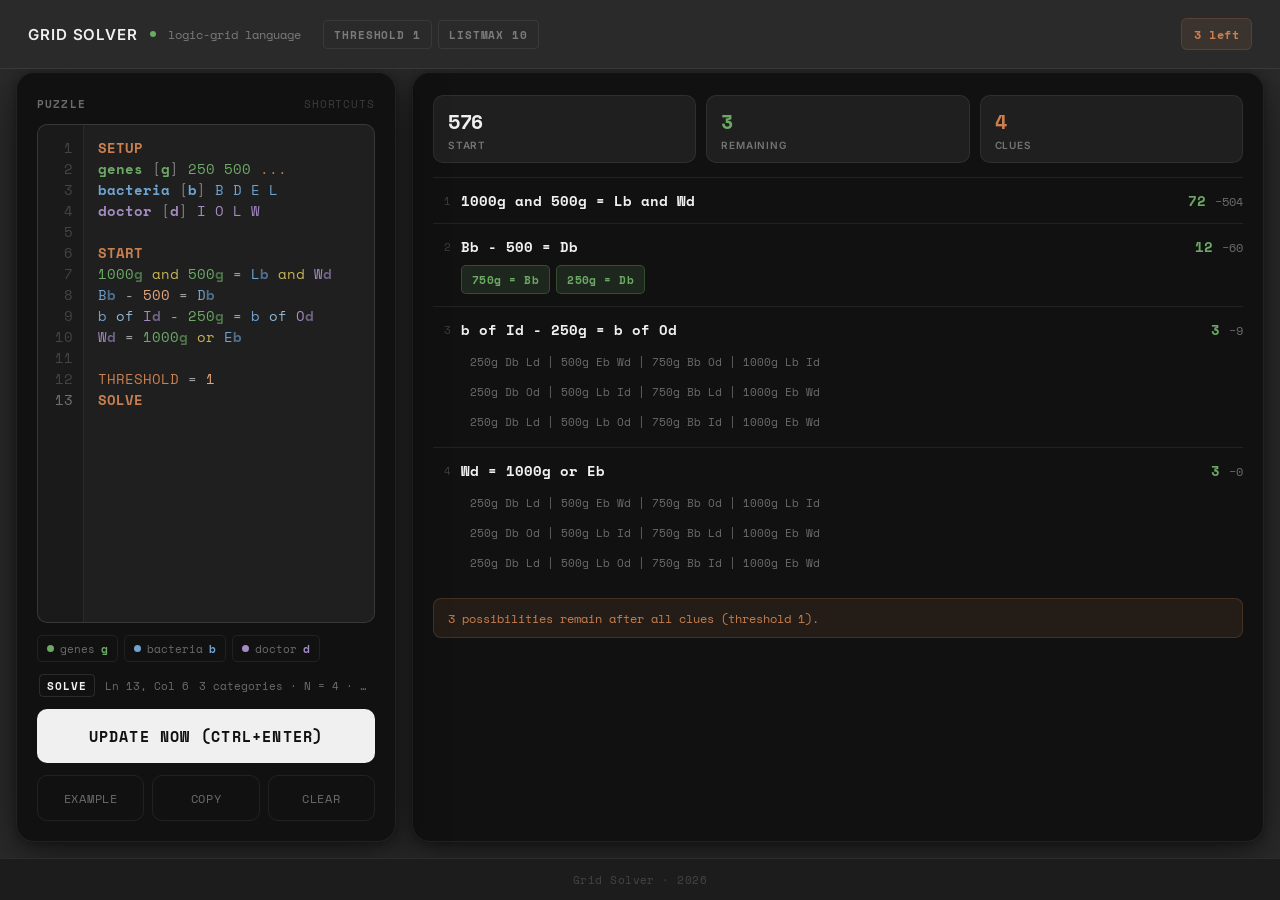
==== index.html @ 375ff5ee "Add favicon link to header for improved branding" ====
<!DOCTYPE html>
<html lang="en">
<head>
<meta charset="UTF-8" />
<meta name="viewport" content="width=device-width, initial-scale=1.0" />
<title>Grid Solver</title>
<link rel="preconnect" href="https://fonts.googleapis.com" />
<link href="https://fonts.googleapis.com/css2?family=Space+Mono:wght@400;700&family=Inter:wght@400;500;600&display=swap" rel="stylesheet" />
<link rel="stylesheet" href="styles.css" />
</head>
<body>
<header class="header">
  <span class="header-title">Grid Solver</span>
  <span class="header-dot"></span>
  <span class="header-sub">logic-grid language</span>
  <link rel="icon" href="data:image/svg+xml,%3Csvg xmlns='http://www.w3.org/2000/svg' viewBox='0 0 32 32'%3E%3Crect width='32' height='32' fill='%236fa3d0'/%3E%3C/svg%3E" />
  <div class="header-tags">
    <span class="setting-tag" id="tagThr">THRESHOLD 1</span>
    <span class="setting-tag" id="tagList">LISTMAX 50</span>
  </div>
  <span class="count-badge" id="badge">— left</span>
</header>

<main class="main">
  <div class="solver-layout">
    <section class="left-panel panel">
      <div class="panel-head">
        <div class="panel-title">Puzzle</div>
        <button class="title-link" id="kbBtn" type="button" aria-expanded="false" aria-controls="kbPop">Shortcuts</button>
      </div>
      <div class="kb-pop" id="kbPop" hidden>
        <div class="kb-row"><span>Solve now</span><kbd>Ctrl/⌘ Enter</kbd></div>
        <div class="kb-row"><span>Suggestions</span><kbd>Ctrl Space</kbd></div>
        <div class="kb-row"><span>Accept / close suggestion</span><kbd>Tab · Esc</kbd></div>
        <div class="kb-row"><span>Toggle comment</span><kbd>Ctrl/⌘ /</kbd></div>
        <div class="kb-row"><span>Move line</span><kbd>Alt ↑ ↓</kbd></div>
        <div class="kb-row"><span>Duplicate line</span><kbd>Shift Alt ↑ ↓</kbd></div>
        <div class="kb-row"><span>Select a line</span><kbd>click its number</kbd></div>
        <div class="kb-row"><span>Jump to a clue</span><kbd>click its step</kbd></div>
      </div>
      <div class="editor" id="editor">
        <div class="ed-gutter" aria-hidden="true"><div class="ed-gutter-in" id="edGut"></div></div>
        <div class="ed-body">
          <div class="ed-bars" id="edBars" aria-hidden="true"></div>
          <div class="ed-hl" aria-hidden="true"><div class="ed-hl-in" id="edHl"></div></div>
          <textarea id="src" spellcheck="false" autocomplete="off" autocapitalize="off" autocorrect="off" wrap="off" aria-label="Puzzle source"></textarea>
        </div>
      </div>
      <div class="legend" id="legend" hidden></div>
      <div class="ed-status">
        <span class="ed-mode" id="stMode">—</span>
        <span id="stPos">Ln 1, Col 1</span>
        <span class="ed-msg" id="stMsg"></span>
      </div>
      <button class="btn-primary" id="run">Update now (Ctrl+Enter)</button>
      <div class="btn-row">
        <button class="btn-ghost" id="ex">Example</button>
        <button class="btn-ghost" id="cp">Copy</button>
        <button class="btn-ghost" id="clr">Clear</button>
      </div>
    </section>

    <section class="right-panel panel" id="out">
      <div class="placeholder-state">
        <div class="placeholder-badge">SETUP → START → SOLVE</div>
        <div class="placeholder-section">
          <div class="placeholder-row"><kbd>name [t] …</kbd><span>Category with a one-letter lowercase tag. <code>250 500 ...</code> continues the step, <code>... 750 1000</code> backfills, <code>250 ... 1000</code> fills between.</span></div>
          <div class="placeholder-row"><kbd>Wd  1000g</kbd><span>Entity name + tag, or number + tag.</span></div>
          <div class="placeholder-row"><kbd>b of Id</kbd><span>The b-entity linked to Id. Arithmetic: <code>Bb - 500 = Db</code>.</span></div>
          <div class="placeholder-row"><kbd>= != &lt; &gt;</kbd><span><code>or xor and nand nor xnor</code> between values distribute: <code>Wd = 1000g or Eb</code>. Between statements, use parentheses; also <code>not</code>, <code>=&gt;</code>, <code>&lt;=&gt;</code>.</span></div>
          <div class="placeholder-row"><kbd>Id then ? then Od</kbd><span>Order by the numeric category: <code>then</code> = immediately after, <code>?</code> = one unknown slot, <code>3?</code> = three, <code>then+</code> = later with any gap. <code>Id Od then ?</code>: a loose group (any order, not necessarily adjacent), then the next slot.</span></div>
          <div class="placeholder-row"><kbd>THRESHOLD = n</kbd><span>Stop when ≤ n possibilities remain. <code>LISTMAX = n</code> lists them when ≤ n.</span></div>
        </div>
      </div>
    </section>
  </div>
</main>

<footer class="footer"><span class="footer-credit">Grid Solver · 2026</span></footer>
<div class="ac" id="ac" hidden role="listbox"></div>
<script src="editor.js"></script>
<script src="solver.js"></script>
</body>
</html>
---- styles.css ----
*,*::before,*::after{box-sizing:border-box;margin:0;padding:0}
:root{
  --bg:#2b2b2b;--card-dark:#111;--surface:#1f1f1f;--surface-2:#252525;
  --border:rgba(255,255,255,.07);--border-md:rgba(255,255,255,.11);
  --text-pri:#f0f0f0;--text-sec:rgba(255,255,255,.38);--text-dim:rgba(255,255,255,.18);
  --accent:#c97f50;--radius:18px;--radius-sm:10px;
  --font-ui:'Inter',system-ui,sans-serif;--font-mono:'Space Mono',monospace;
  --fs-2xs:clamp(10px,.18vw + 9px,12px);--fs-xs:clamp(11px,.24vw + 9px,13px);
  --fs-sm:clamp(12px,.3vw + 10px,14px);--fs-md:clamp(13px,.4vw + 10px,16px);--fs-lg:clamp(16px,.7vw + 11px,22px);
  --clr-green:#6ca965;--clr-yellow:#c8b653;--clr-gray:#787c7f;
}
html,body{-webkit-font-smoothing:antialiased;background:var(--bg);color:var(--text-pri);font-family:var(--font-ui);font-size:var(--fs-md)}
body{display:flex;flex-direction:column;height:100vh;overflow:hidden}

.header{position:fixed;top:0;left:0;right:0;padding:18px 28px;z-index:10;display:flex;align-items:center;gap:12px;
  border-bottom:1px solid var(--border);background:rgba(43,43,43,.92);backdrop-filter:blur(8px)}
.header-title{font-size:var(--fs-md);font-weight:600;letter-spacing:.06em;text-transform:uppercase}
.header-dot{width:6px;height:6px;border-radius:50%;background:var(--clr-green)}
.header-sub{font-family:var(--font-mono);font-size:var(--fs-xs);color:var(--text-sec)}
.header-tags{display:flex;gap:6px;margin-left:10px}
.setting-tag{font-family:var(--font-mono);font-size:var(--fs-2xs);font-weight:700;letter-spacing:.08em;padding:5px 10px;
  border-radius:4px;border:1px solid var(--border);color:var(--text-sec);cursor:default;user-select:none}
.count-badge{margin-left:auto;font-family:var(--font-mono);font-size:var(--fs-xs);font-weight:700;color:var(--accent);
  letter-spacing:.04em;background:rgba(201,127,80,.1);border:1px solid rgba(201,127,80,.2);border-radius:6px;padding:6px 12px}

.main{flex:1;display:flex;align-items:flex-start;justify-content:center;overflow:hidden;padding:72px 16px 16px}
.solver-layout{display:flex;gap:16px;width:100%;max-width:1280px;height:100%;align-items:stretch}
.left-panel{position:relative;flex:0 0 380px;min-width:180px;display:flex;flex-direction:column;gap:12px;overflow:hidden}
.right-panel{flex:1;min-width:0;overflow-y:auto;overflow-x:hidden;scrollbar-width:thin;scrollbar-color:rgba(255,255,255,.1) transparent}
.right-panel::-webkit-scrollbar{width:4px}.right-panel::-webkit-scrollbar-thumb{background:rgba(255,255,255,.1);border-radius:2px}
.footer{height:42px;border-top:1px solid var(--border);display:flex;align-items:center;justify-content:center;background:rgba(17,17,17,.55)}
.footer-credit{font-family:var(--font-mono);font-size:var(--fs-2xs);color:var(--text-dim);letter-spacing:.04em}

.panel{background:var(--card-dark);border-radius:var(--radius);border:1px solid var(--border);
  box-shadow:0 12px 48px rgba(0,0,0,.55),0 2px 8px rgba(0,0,0,.3);padding:22px 20px 20px}
.panel-title{font-family:var(--font-mono);font-size:var(--fs-2xs);font-weight:700;letter-spacing:.1em;text-transform:uppercase;color:var(--text-sec)}

.btn-primary{width:100%;padding:16px;border-radius:var(--radius-sm);background:var(--text-pri);color:#111;font-family:var(--font-mono);
  font-size:var(--fs-md);font-weight:700;letter-spacing:.08em;text-transform:uppercase;border:none;cursor:pointer;transition:opacity .12s,transform .08s}
.btn-primary:hover{opacity:.88;transform:translateY(-1px)}.btn-primary:active{opacity:.78;transform:translateY(0)}
.btn-row{display:flex;gap:8px}
.btn-ghost{flex:1;padding:13px;border-radius:var(--radius-sm);background:transparent;color:var(--text-sec);font-family:var(--font-mono);
  font-size:var(--fs-xs);letter-spacing:.06em;text-transform:uppercase;border:1px solid var(--border);cursor:pointer;
  transition:color .12s,border-color .12s,transform .08s}
.btn-ghost:hover{color:var(--text-pri);border-color:var(--border-md);transform:translateY(-1px)}

.placeholder-state{max-width:720px;margin:0 auto;padding:8px 2px 2px}
.placeholder-badge{width:fit-content;margin:0 auto 16px;padding:8px 14px;border:1px solid var(--border-md);border-radius:10px;
  font-family:var(--font-mono);font-size:var(--fs-xs);color:var(--text-sec)}
.placeholder-row{display:grid;grid-template-columns:150px 1fr;gap:12px;padding:8px 0;font-size:var(--fs-sm);color:var(--text-sec);line-height:1.5}
.placeholder-row+.placeholder-row{border-top:1px solid var(--border)}
kbd{align-self:start;min-height:26px;padding:4px 8px;border:1px solid var(--border-md);border-radius:6px;font-family:var(--font-mono);font-size:var(--fs-2xs);color:var(--text-pri)}
code{font-family:var(--font-mono);font-size:var(--fs-xs);color:var(--text-pri)}

.stats-bar{display:flex;gap:10px;margin-bottom:14px}
.stat-chip{flex:1;padding:11px 14px;border-radius:var(--radius-sm);background:var(--surface);border:1px solid var(--border);display:flex;flex-direction:column;gap:3px}
.stat-val{font-family:var(--font-mono);font-size:var(--fs-lg);font-weight:700;letter-spacing:-.02em}
.stat-lbl{font-size:10px;font-weight:600;letter-spacing:.08em;text-transform:uppercase;color:var(--text-sec)}
.stat-chip.green .stat-val{color:var(--clr-green)}.stat-chip.accent .stat-val{color:var(--accent)}

.step{padding:12px 0;border-top:1px solid var(--border)}
.step-head{display:flex;align-items:center;gap:10px}
.step-n{font-family:var(--font-mono);font-size:var(--fs-2xs);color:var(--text-dim);width:18px;text-align:right}
.step-clue{flex:1;font-size:var(--fs-sm);font-weight:700;overflow-wrap:anywhere}
.step-count{font-family:var(--font-mono);font-size:var(--fs-sm);font-weight:700;color:var(--clr-green)}
.step-count small{color:var(--text-sec);font-weight:400}
.chips{display:flex;flex-wrap:wrap;gap:6px;margin:8px 0 0 28px}
.chip{font-family:var(--font-mono);font-size:var(--fs-2xs);font-weight:700;padding:5px 10px;border-radius:5px;letter-spacing:.04em;
  background:rgba(108,169,101,.15);color:var(--clr-green);border:1px solid rgba(108,169,101,.3)}
.sols{margin:8px 0 0 28px;display:flex;flex-direction:column;gap:3px}
.sol{font-family:var(--font-mono);font-size:var(--fs-2xs);color:var(--text-sec);padding:4px 8px;border-radius:6px;border:1px solid transparent;overflow-wrap:anywhere}
.sol:hover{background:var(--surface);border-color:var(--border)}

.warn-banner,.solved-banner{padding:10px 14px;border-radius:8px;margin:10px 0;font-family:var(--font-mono);font-size:var(--fs-xs);line-height:1.5}
.warn-banner{background:rgba(201,127,80,.1);border:1px solid rgba(201,127,80,.22);color:var(--accent)}
.solved-banner{background:rgba(108,169,101,.12);border:1px solid rgba(108,169,101,.3);color:var(--clr-green)}

@keyframes fadeUp{from{opacity:0;transform:translateY(8px)}to{opacity:1;transform:translateY(0)}}
.animate-in{animation:fadeUp .22s ease-out both}

@media (max-width:720px){
  body{height:auto;overflow:auto}
  .main{overflow:visible;padding:60px 10px 16px}
  .solver-layout{flex-direction:column;height:auto}
  .left-panel{flex:none;width:100%;max-height:none}.editor{min-height:260px}
  .right-panel{overflow-y:visible}.placeholder-row{grid-template-columns:1fr}
}

/* ───────── code editor ───────── */
.panel-head{display:flex;align-items:center;justify-content:space-between}
.title-link{font-family:var(--font-mono);font-size:var(--fs-2xs);letter-spacing:.08em;text-transform:uppercase;color:var(--text-dim);
  background:none;border:none;cursor:pointer;transition:color .12s}
.title-link:hover,.title-link[aria-expanded="true"]{color:var(--accent)}
.kb-pop{position:absolute;z-index:30;top:54px;left:20px;right:20px;padding:6px 14px;background:var(--surface-2);border:1px solid var(--border-md);
  border-radius:var(--radius-sm);box-shadow:0 12px 32px rgba(0,0,0,.6)}
.kb-row{display:flex;align-items:center;justify-content:space-between;gap:12px;padding:7px 0;font-size:var(--fs-xs);color:var(--text-sec)}
.kb-row+.kb-row{border-top:1px solid var(--border)}
.kb-row kbd{min-height:0;padding:2px 7px;white-space:nowrap}
.kb-pop[hidden],.legend[hidden],.ac[hidden]{display:none}

.editor{--ed-lh:21px;--ed-pad-y:12px;--ed-pad-x:14px;flex:1;min-height:0;display:flex;overflow:hidden;border-radius:var(--radius-sm);
  background:var(--surface);border:1px solid var(--border-md);font-family:var(--font-mono);font-size:var(--fs-sm);line-height:var(--ed-lh);
  transition:border-color .15s,box-shadow .15s}
.editor:focus-within{border-color:rgba(255,255,255,.2);box-shadow:0 0 0 3px rgba(255,255,255,.04)}
.ed-gutter{flex:none;width:calc(var(--gd,2)*1ch + 28px);overflow:hidden;position:relative;background:rgba(0,0,0,.16);
  border-right:1px solid var(--border);user-select:none;cursor:pointer}
.ed-gutter-in{padding:var(--ed-pad-y) 0;will-change:transform}
.gn{height:var(--ed-lh);padding-right:10px;text-align:right;color:var(--text-dim);position:relative}
.gn.cur{color:var(--text-sec)}
.gn.warn::before,.gn.err::before{content:'';position:absolute;left:9px;top:50%;width:5px;height:5px;margin-top:-2.5px;border-radius:50%;background:var(--accent);opacity:.65}
.gn.err{color:var(--accent)}.gn.err::before{opacity:1}
.ed-body{position:relative;flex:1;min-width:0}
.ed-bars,.ed-hl{position:absolute;inset:0;overflow:hidden;pointer-events:none}
.bar{position:absolute;left:0;right:0;height:var(--ed-lh)}
.bar.cur{background:rgba(255,255,255,.035)}
.bar.err{background:rgba(201,127,80,.13);box-shadow:inset 2px 0 0 var(--accent)}
.bar.peek{background:rgba(108,169,101,.1);box-shadow:inset 2px 0 0 var(--clr-green)}
.ed-hl-in{padding:var(--ed-pad-y) var(--ed-pad-x);white-space:pre;will-change:transform;width:max-content;min-width:100%}
.ln{height:var(--ed-lh)}
#src{position:absolute;inset:0;width:100%;height:100%;padding:var(--ed-pad-y) var(--ed-pad-x);border:none;border-radius:0;background:transparent;
  color:transparent;-webkit-text-fill-color:transparent;caret-color:var(--text-pri);font:inherit;line-height:var(--ed-lh);white-space:pre;
  overflow:auto;tab-size:2;resize:none;outline:none;scrollbar-width:thin;scrollbar-color:rgba(255,255,255,.12) transparent}
#src::selection{background:rgba(201,127,80,.32);-webkit-text-fill-color:transparent}
#src::-webkit-scrollbar{width:6px;height:6px}
#src::-webkit-scrollbar-thumb{background:rgba(255,255,255,.12);border-radius:3px}
#src::-webkit-scrollbar-corner{background:transparent}

/* tokens */
.t-sec{color:var(--accent);font-weight:700}
.t-set{color:var(--accent)}
.t-gate{color:var(--clr-yellow)}
.t-kw{color:#8fb7d4}
.t-op{color:rgba(255,255,255,.62)}
.t-br{color:rgba(255,255,255,.45)}
.t-num{color:#e0a47a}
.t-ph,.t-dots{color:var(--accent)}
.t-cmt{color:rgba(255,255,255,.3)}
.t-dim{color:rgba(255,255,255,.2)}
.t-id{color:var(--text-pri)}
.t-cname,.t-tagdef{color:var(--c);font-weight:700}
.t-item,.t-ent,.t-tag{color:var(--c)}
.t-etag{opacity:.62;font-weight:700}
.t-bad{text-decoration:underline wavy var(--accent);text-decoration-thickness:1px;text-underline-offset:3px}
.bm{background:rgba(255,255,255,.14);border-radius:2px;box-shadow:0 0 0 1px rgba(255,255,255,.22)}
.bm-bad{background:rgba(201,127,80,.25);border-radius:2px;box-shadow:0 0 0 1px var(--accent)}

/* legend + status */
.legend{display:flex;flex-wrap:wrap;gap:6px;max-height:58px;overflow-y:auto;scrollbar-width:thin;scrollbar-color:rgba(255,255,255,.1) transparent}
.legend-chip{display:inline-flex;align-items:center;gap:6px;padding:4px 9px;border-radius:5px;border:1px solid var(--border);background:transparent;
  color:var(--text-sec);font-family:var(--font-mono);font-size:var(--fs-2xs);cursor:pointer;transition:color .12s,border-color .12s}
.legend-chip i{width:7px;height:7px;border-radius:50%;background:var(--c)}
.legend-chip b{color:var(--c)}
.legend-chip:hover{color:var(--text-pri);border-color:var(--border-md)}
.ed-status{display:flex;align-items:center;gap:10px;min-height:18px;padding:0 2px;font-family:var(--font-mono);font-size:var(--fs-2xs);color:var(--text-sec);white-space:nowrap}
.ed-mode{padding:2px 7px;border-radius:4px;border:1px solid var(--border-md);font-weight:700;letter-spacing:.08em;color:var(--text-pri)}
.ed-msg{margin-left:auto;min-width:0;overflow:hidden;text-overflow:ellipsis;text-align:right}
.ed-msg.warn{color:var(--accent)}

/* autocomplete popup */
.ac{position:fixed;z-index:50;min-width:210px;max-width:340px;overflow:hidden;background:var(--surface-2);border:1px solid var(--border-md);
  border-radius:var(--radius-sm);box-shadow:0 12px 40px rgba(0,0,0,.65),0 2px 8px rgba(0,0,0,.4);font-family:var(--font-mono);font-size:var(--fs-xs)}
.ac-list{max-height:216px;overflow-y:auto;padding:4px;scrollbar-width:thin;scrollbar-color:rgba(255,255,255,.12) transparent}
.ac-row{display:flex;align-items:center;gap:8px;padding:5px 8px;border-radius:6px;cursor:pointer;color:var(--text-pri)}
.ac-row.sel{background:rgba(255,255,255,.07);box-shadow:inset 2px 0 0 var(--accent)}
.ac-dot{flex:none;width:7px;height:7px;border-radius:50%;background:var(--c,var(--text-dim))}
.ac-label{flex:1;white-space:pre}
.ac-label b{color:var(--accent)}
.ac-tag{opacity:.55;font-weight:700}
.ac-detail{margin-left:12px;color:var(--text-sec);font-size:var(--fs-2xs);white-space:nowrap}
.ac-hint{padding:6px 12px;border-top:1px solid var(--border);color:var(--text-dim);font-size:var(--fs-2xs);letter-spacing:.03em}

/* clickable steps */
.step[data-line] .step-head{cursor:pointer}
.step[data-line]:hover .step-n{color:var(--accent)}
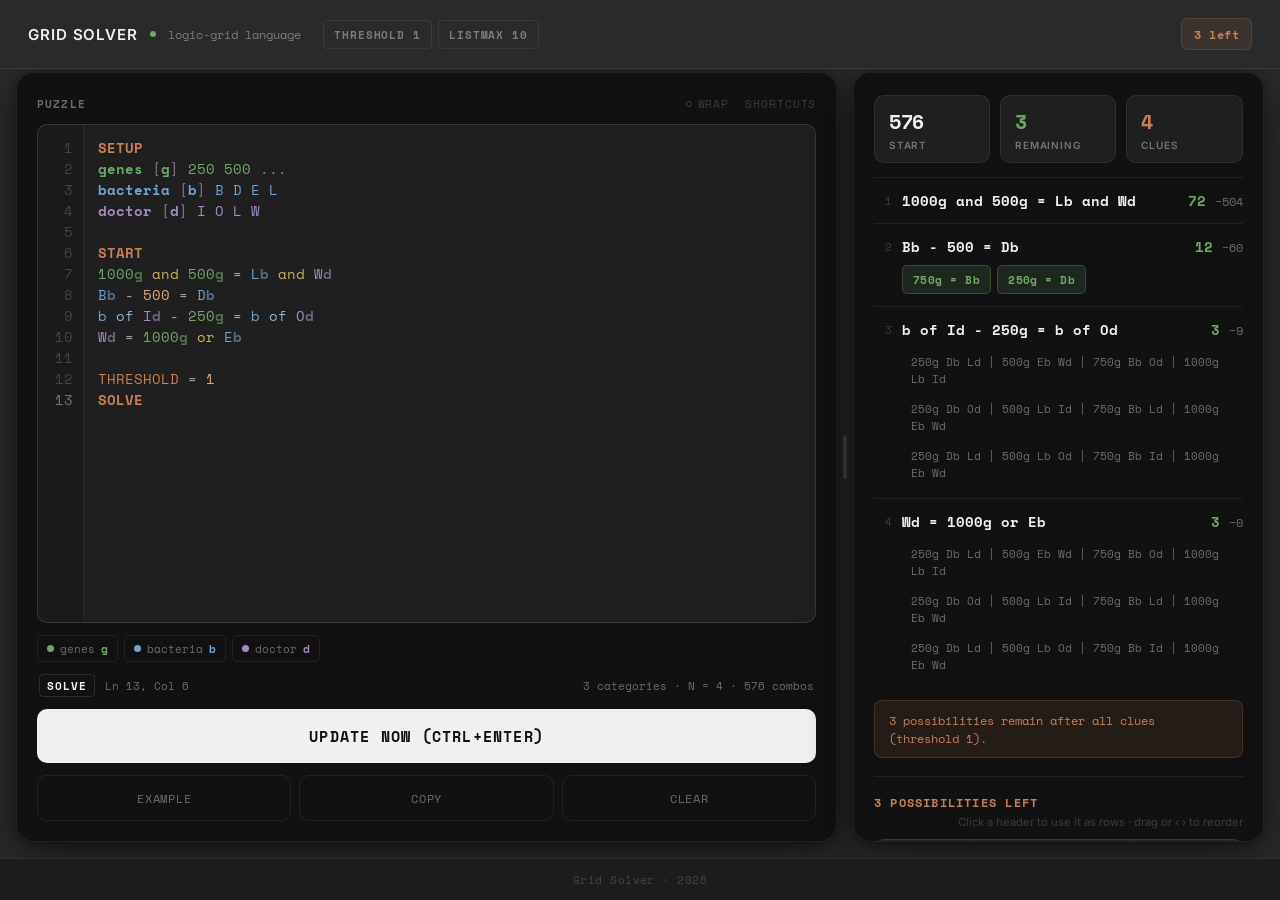
==== commit e12dc6e3: "feat: add word wrap functionality and resizable panels - Implemented word wrap feature in the editor" ====
--- a/index.html
+++ b/index.html
@@ -6,6 +6,7 @@
 <title>Grid Solver</title>
 <link rel="preconnect" href="https://fonts.googleapis.com" />
 <link href="https://fonts.googleapis.com/css2?family=Space+Mono:wght@400;700&family=Inter:wght@400;500;600&display=swap" rel="stylesheet" />
+<link rel="icon" href="data:image/svg+xml,%3Csvg xmlns='http://www.w3.org/2000/svg' viewBox='0 0 32 32'%3E%3Crect width='32' height='32' fill='%236fa3d0'/%3E%3C/svg%3E" />
 <link rel="stylesheet" href="styles.css" />
 </head>
 <body>
@@ -13,30 +14,34 @@
   <span class="header-title">Grid Solver</span>
   <span class="header-dot"></span>
   <span class="header-sub">logic-grid language</span>
-  <link rel="icon" href="data:image/svg+xml,%3Csvg xmlns='http://www.w3.org/2000/svg' viewBox='0 0 32 32'%3E%3Crect width='32' height='32' fill='%236fa3d0'/%3E%3C/svg%3E" />
   <div class="header-tags">
     <span class="setting-tag" id="tagThr">THRESHOLD 1</span>
-    <span class="setting-tag" id="tagList">LISTMAX 50</span>
+    <span class="setting-tag" id="tagList">LISTMAX 10</span>
   </div>
   <span class="count-badge" id="badge">— left</span>
 </header>
 
 <main class="main">
-  <div class="solver-layout">
+  <div class="solver-layout" id="layout">
     <section class="left-panel panel">
       <div class="panel-head">
         <div class="panel-title">Puzzle</div>
-        <button class="title-link" id="kbBtn" type="button" aria-expanded="false" aria-controls="kbPop">Shortcuts</button>
+        <div class="panel-tools">
+          <button class="title-link tog" id="wrapBtn" type="button" aria-pressed="false" title="Word wrap (Alt+Z)">Wrap</button>
+          <button class="title-link" id="kbBtn" type="button" aria-expanded="false" aria-controls="kbPop">Shortcuts</button>
+        </div>
       </div>
       <div class="kb-pop" id="kbPop" hidden>
         <div class="kb-row"><span>Solve now</span><kbd>Ctrl/⌘ Enter</kbd></div>
         <div class="kb-row"><span>Suggestions</span><kbd>Ctrl Space</kbd></div>
         <div class="kb-row"><span>Accept / close suggestion</span><kbd>Tab · Esc</kbd></div>
+        <div class="kb-row"><span>Toggle word wrap</span><kbd>Alt Z</kbd></div>
         <div class="kb-row"><span>Toggle comment</span><kbd>Ctrl/⌘ /</kbd></div>
         <div class="kb-row"><span>Move line</span><kbd>Alt ↑ ↓</kbd></div>
         <div class="kb-row"><span>Duplicate line</span><kbd>Shift Alt ↑ ↓</kbd></div>
         <div class="kb-row"><span>Select a line</span><kbd>click its number</kbd></div>
         <div class="kb-row"><span>Jump to a clue</span><kbd>click its step</kbd></div>
+        <div class="kb-row"><span>Resize panels</span><kbd>drag · ← → · dbl-click resets</kbd></div>
       </div>
       <div class="editor" id="editor">
         <div class="ed-gutter" aria-hidden="true"><div class="ed-gutter-in" id="edGut"></div></div>
@@ -60,6 +65,8 @@
       </div>
     </section>
 
+    <div class="splitter" id="split" role="separator" aria-orientation="vertical" aria-label="Resize panels" aria-valuemin="0" aria-valuemax="100" aria-valuenow="67" tabindex="0" title="Drag to resize · double-click to reset"><span class="splitter-grip"></span></div>
+
     <section class="right-panel panel" id="out">
       <div class="placeholder-state">
         <div class="placeholder-badge">SETUP → START → SOLVE</div>
@@ -69,7 +76,8 @@
           <div class="placeholder-row"><kbd>b of Id</kbd><span>The b-entity linked to Id. Arithmetic: <code>Bb - 500 = Db</code>.</span></div>
           <div class="placeholder-row"><kbd>= != &lt; &gt;</kbd><span><code>or xor and nand nor xnor</code> between values distribute: <code>Wd = 1000g or Eb</code>. Between statements, use parentheses; also <code>not</code>, <code>=&gt;</code>, <code>&lt;=&gt;</code>.</span></div>
           <div class="placeholder-row"><kbd>Id then ? then Od</kbd><span>Order by the numeric category: <code>then</code> = immediately after, <code>?</code> = one unknown slot, <code>3?</code> = three, <code>then+</code> = later with any gap. <code>Id Od then ?</code>: a loose group (any order, not necessarily adjacent), then the next slot.</span></div>
-          <div class="placeholder-row"><kbd>THRESHOLD = n</kbd><span>Stop when ≤ n possibilities remain. <code>LISTMAX = n</code> lists them when ≤ n.</span></div>
+          <div class="placeholder-row"><kbd>Answer table</kbd><span>When the clues give a result, the grid appears below the steps: first category as rows, the others as columns. Click a column header to make it the rows; drag headers (or use <code>‹ ›</code>) to reorder.</span></div>
+          <div class="placeholder-row"><kbd>THRESHOLD = n</kbd><span>Stop when ≤ n possibilities remain (default 1). <code>LISTMAX = n</code> lists them when ≤ n (default 10).</span></div>
         </div>
       </div>
     </section>
--- a/styles.css
+++ b/styles.css
@@ -24,9 +24,9 @@
   letter-spacing:.04em;background:rgba(201,127,80,.1);border:1px solid rgba(201,127,80,.2);border-radius:6px;padding:6px 12px}
 
 .main{flex:1;display:flex;align-items:flex-start;justify-content:center;overflow:hidden;padding:72px 16px 16px}
-.solver-layout{display:flex;gap:16px;width:100%;max-width:1280px;height:100%;align-items:stretch}
-.left-panel{position:relative;flex:0 0 380px;min-width:180px;display:flex;flex-direction:column;gap:12px;overflow:hidden}
-.right-panel{flex:1;min-width:0;overflow-y:auto;overflow-x:hidden;scrollbar-width:thin;scrollbar-color:rgba(255,255,255,.1) transparent}
+.solver-layout{--split:.6667;--split-w:16px;display:flex;gap:0;width:100%;max-width:1280px;height:100%;align-items:stretch}
+.left-panel{position:relative;flex:0 0 calc((100% - var(--split-w)) * var(--split));min-width:240px;display:flex;flex-direction:column;gap:12px;overflow:hidden}
+.right-panel{flex:1;min-width:240px;container-type:inline-size;overflow-y:auto;overflow-x:hidden;scrollbar-width:thin;scrollbar-color:rgba(255,255,255,.1) transparent}
 .right-panel::-webkit-scrollbar{width:4px}.right-panel::-webkit-scrollbar-thumb{background:rgba(255,255,255,.1);border-radius:2px}
 .footer{height:42px;border-top:1px solid var(--border);display:flex;align-items:center;justify-content:center;background:rgba(17,17,17,.55)}
 .footer-credit{font-family:var(--font-mono);font-size:var(--fs-2xs);color:var(--text-dim);letter-spacing:.04em}
@@ -82,12 +82,15 @@
   body{height:auto;overflow:auto}
   .main{overflow:visible;padding:60px 10px 16px}
   .solver-layout{flex-direction:column;height:auto}
-  .left-panel{flex:none;width:100%;max-height:none}.editor{min-height:260px}
-  .right-panel{overflow-y:visible}.placeholder-row{grid-template-columns:1fr}
+  .left-panel{flex:none;width:100%;min-width:0;max-height:none}.editor{min-height:260px}
+  .splitter{display:none}
+  .solver-layout{gap:16px}
+  .right-panel{overflow-y:visible;min-width:0}.placeholder-row{grid-template-columns:1fr}
 }
 
 /* ───────── code editor ───────── */
 .panel-head{display:flex;align-items:center;justify-content:space-between}
+.panel-tools{display:flex;align-items:center;gap:16px}
 .title-link{font-family:var(--font-mono);font-size:var(--fs-2xs);letter-spacing:.08em;text-transform:uppercase;color:var(--text-dim);
   background:none;border:none;cursor:pointer;transition:color .12s}
 .title-link:hover,.title-link[aria-expanded="true"]{color:var(--accent)}
@@ -96,6 +99,8 @@
 .kb-row{display:flex;align-items:center;justify-content:space-between;gap:12px;padding:7px 0;font-size:var(--fs-xs);color:var(--text-sec)}
 .kb-row+.kb-row{border-top:1px solid var(--border)}
 .kb-row kbd{min-height:0;padding:2px 7px;white-space:nowrap}
+.title-link.tog::before{content:'';display:inline-block;width:6px;height:6px;margin-right:6px;border-radius:50%;border:1px solid currentColor;vertical-align:1px}
+.title-link.tog[aria-pressed="true"]{color:var(--accent)}.title-link.tog[aria-pressed="true"]::before{background:currentColor}
 .kb-pop[hidden],.legend[hidden],.ac[hidden]{display:none}
 
 .editor{--ed-lh:21px;--ed-pad-y:12px;--ed-pad-x:14px;flex:1;min-height:0;display:flex;overflow:hidden;border-radius:var(--radius-sm);
@@ -115,7 +120,7 @@
 .bar.cur{background:rgba(255,255,255,.035)}
 .bar.err{background:rgba(201,127,80,.13);box-shadow:inset 2px 0 0 var(--accent)}
 .bar.peek{background:rgba(108,169,101,.1);box-shadow:inset 2px 0 0 var(--clr-green)}
-.ed-hl-in{padding:var(--ed-pad-y) var(--ed-pad-x);white-space:pre;will-change:transform;width:max-content;min-width:100%}
+.ed-hl-in{padding:var(--ed-pad-y) var(--ed-pad-x);white-space:pre;tab-size:2;will-change:transform;width:max-content;min-width:100%}
 .ln{height:var(--ed-lh)}
 #src{position:absolute;inset:0;width:100%;height:100%;padding:var(--ed-pad-y) var(--ed-pad-x);border:none;border-radius:0;background:transparent;
   color:transparent;-webkit-text-fill-color:transparent;caret-color:var(--text-pri);font:inherit;line-height:var(--ed-lh);white-space:pre;
@@ -124,6 +129,11 @@
 #src::-webkit-scrollbar{width:6px;height:6px}
 #src::-webkit-scrollbar-thumb{background:rgba(255,255,255,.12);border-radius:3px}
 #src::-webkit-scrollbar-corner{background:transparent}
+
+/* word wrap: textarea and highlight mirror wrap identically; solver/editor.js sizes the mirror to the textarea width */
+.editor.wrap #src{white-space:pre-wrap;overflow-wrap:break-word;overflow-x:hidden}
+.editor.wrap .ed-hl-in{white-space:pre-wrap;overflow-wrap:break-word;min-width:0}
+.editor.wrap .ln{height:auto;min-height:var(--ed-lh)}
 
 /* tokens */
 .t-sec{color:var(--accent);font-weight:700}
@@ -172,3 +182,51 @@
 /* clickable steps */
 .step[data-line] .step-head{cursor:pointer}
 .step[data-line]:hover .step-n{color:var(--accent)}
+
+/* ───────── resizable divider ───────── */
+.splitter{flex:0 0 var(--split-w);display:flex;align-items:center;justify-content:center;cursor:col-resize;touch-action:none;outline:none;user-select:none}
+.splitter-grip{width:4px;height:44px;border-radius:2px;background:rgba(255,255,255,.16);transition:background .12s,height .15s}
+.splitter:hover .splitter-grip,.splitter:focus-visible .splitter-grip,body.resizing .splitter-grip{background:var(--accent);height:72px}
+body.resizing,body.resizing *{cursor:col-resize!important;user-select:none!important}
+@container (max-width:460px){.placeholder-row{grid-template-columns:1fr;gap:4px}}
+
+/* ───────── answer table ───────── */
+.answer{margin-top:18px;padding-top:16px;border-top:1px solid var(--border)}
+.answer[hidden]{display:none}
+.answer-head{display:flex;align-items:baseline;flex-wrap:wrap;gap:4px 12px;margin-bottom:10px}
+.answer-title{font-family:var(--font-mono);font-size:var(--fs-xs);font-weight:700;letter-spacing:.1em;text-transform:uppercase;color:var(--clr-green)}
+.answer-title.part{color:var(--accent)}
+.answer-hint{margin-left:auto;font-size:var(--fs-2xs);color:var(--text-dim)}
+.answer-scroll{overflow-x:auto;border:1px solid var(--border-md);border-radius:var(--radius-sm);background:var(--surface);scrollbar-width:thin;scrollbar-color:rgba(255,255,255,.12) transparent}
+.grid{width:100%;border-collapse:separate;border-spacing:0;font-family:var(--font-mono);font-size:var(--fs-sm)}
+.grid th,.grid td{padding:9px 11px;text-align:left;white-space:nowrap;border-bottom:1px solid var(--border)}
+.grid th+th,.grid td,.grid tbody th+td{border-left:1px solid var(--border)}
+.grid tbody tr:last-child>*{border-bottom:none}
+.grid thead th{position:sticky;top:0;background:var(--surface-2);font-weight:400}
+.grid tbody th{position:sticky;left:0;z-index:1;background:var(--surface-2);font-weight:700;border-left:none}
+.grid thead .rowhead{left:0;z-index:2}
+.grid tbody tr:hover td{background:rgba(255,255,255,.03)}
+.ch-in{display:inline-flex;align-items:center;gap:5px}
+.ch-name{color:var(--c);font-weight:700;letter-spacing:.02em}
+.ch-tag{color:var(--text-sec);font-size:var(--fs-2xs)}
+.grid thead .rowhead{box-shadow:inset 0 -2px 0 var(--c)}
+.colhead{cursor:pointer;transition:background .12s,box-shadow .12s}
+.colhead:hover,.colhead:focus-visible{background:rgba(255,255,255,.07);outline:none}
+.colhead:focus-visible{box-shadow:inset 0 -2px 0 var(--accent)}
+.colhead .ch-mv{opacity:0;transition:opacity .12s,color .12s}
+.colhead:hover .ch-mv,.colhead:focus-within .ch-mv{opacity:1}
+@media (hover:none){.colhead .ch-mv{opacity:.7}}
+.ch-mv{width:16px;height:16px;padding:0;border:1px solid var(--border-md);border-radius:4px;background:transparent;color:var(--text-sec);font:700 13px/1 var(--font-mono);cursor:pointer}
+.ch-mv:hover:not(:disabled){color:var(--text-pri);border-color:var(--accent)}
+.ch-mv:disabled{opacity:.25!important;cursor:default}
+.colhead.dragging{opacity:.4}
+.colhead.drop-before{box-shadow:inset 3px 0 0 var(--accent)}
+.colhead.drop-after{box-shadow:inset -3px 0 0 var(--accent)}
+.cell-v{color:var(--c);font-weight:700}
+.cell-amb{white-space:normal!important}
+.cell-amb .cell-v{display:inline-block;margin-right:8px;font-weight:400;opacity:.8}
+.cell-more{color:var(--text-sec);font-size:var(--fs-2xs)}
+.cell-unk{color:var(--text-dim)}
+.answer-note{margin-top:8px;font-size:var(--fs-2xs);color:var(--text-dim)}
+.answer-note b{color:var(--text-sec)}
+@media (max-width:720px){.splitter{display:none}.answer-hint{margin-left:0}}
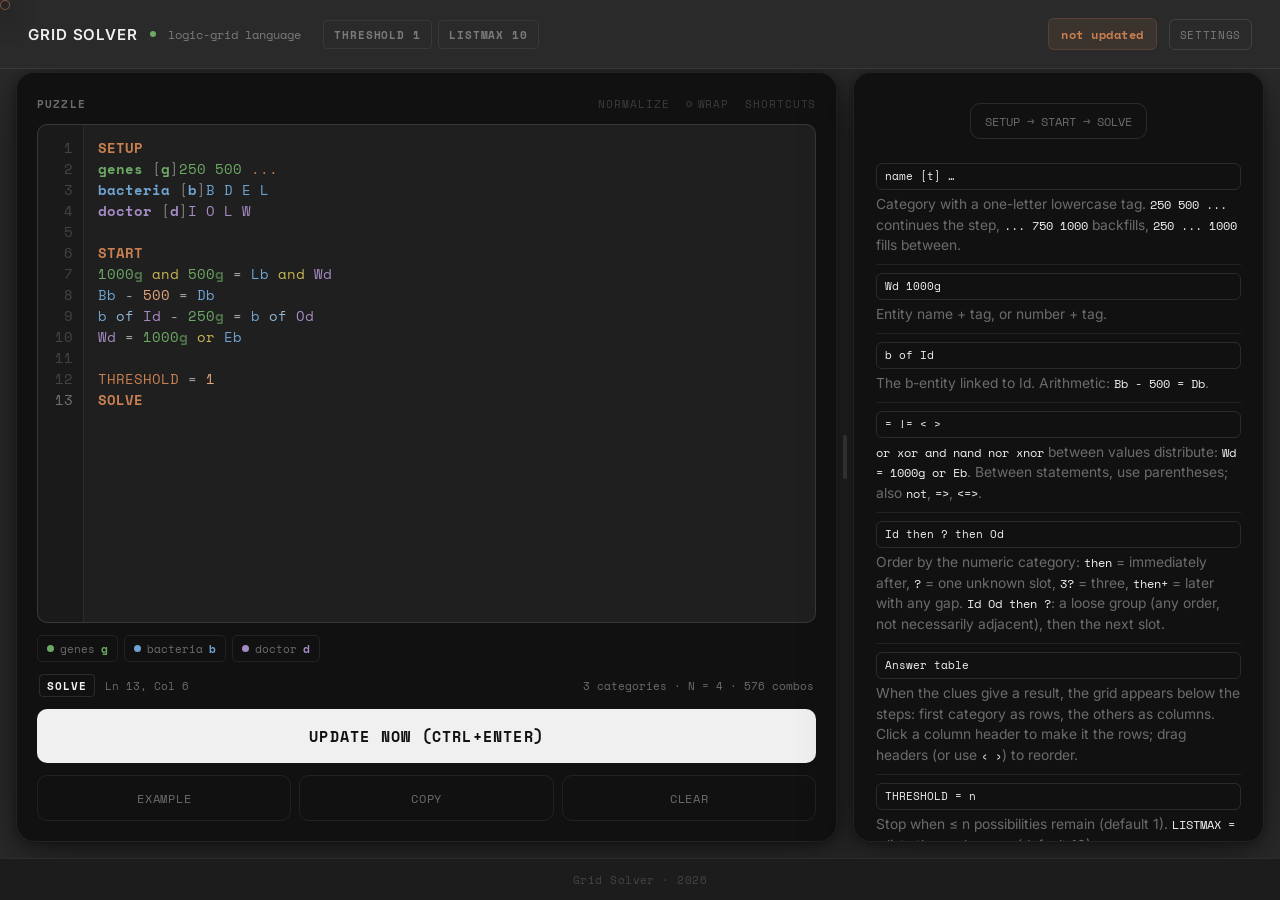
==== commit c8cc1d1a: "Add settings panel for user customization and improve keybindings" ====
--- a/index.html
+++ b/index.html
@@ -19,7 +19,29 @@
     <span class="setting-tag" id="tagList">LISTMAX 10</span>
   </div>
   <span class="count-badge" id="badge">— left</span>
+  <button class="header-settings" id="settingsBtn" type="button" aria-expanded="false" aria-controls="settingsPop" title="Settings">Settings</button>
 </header>
+<div class="settings-pop" id="settingsPop" hidden>
+  <div class="settings-head"><strong>Settings</strong><button class="settings-reset" id="settingsReset" type="button">Reset</button></div>
+  <div class="settings-section">
+    <div class="settings-label">Appearance</div>
+    <label class="settings-row"><span>Theme</span><select id="settingTheme"><option value="dark">Dark</option><option value="midnight">Midnight</option><option value="paper">Paper</option><option value="system">System</option></select></label>
+    <label class="settings-row"><span>Contrast</span><input id="settingContrast" type="range" min="90" max="140" step="5" value="100"><output id="settingContrastValue">100%</output></label>
+    <label class="settings-row"><span>Editor text size</span><input id="settingFont" type="range" min="90" max="125" step="5" value="100"><output id="settingFontValue">100%</output></label>
+    <label class="settings-check"><input id="settingLines" type="checkbox" checked> Show line numbers</label>
+    <label class="settings-check"><input id="settingMotion" type="checkbox"> Reduce motion</label>
+  </div>
+  <div class="settings-section">
+    <div class="settings-label">Keybindings</div>
+    <label class="settings-row"><span>Update / solve</span><select data-setting-key="solve"></select></label>
+    <label class="settings-row"><span>Autocomplete</span><select data-setting-key="autocomplete"></select></label>
+    <label class="settings-row"><span>Quick fixes</span><select data-setting-key="fixes"></select></label>
+    <label class="settings-row"><span>Normalize</span><select data-setting-key="normalize"></select></label>
+    <label class="settings-row"><span>Comment line</span><select data-setting-key="comment"></select></label>
+    <label class="settings-row"><span>Word wrap</span><select data-setting-key="wrap"></select></label>
+    <div class="settings-hint">Changes apply immediately and are saved in this browser.</div>
+  </div>
+</div>
 
 <main class="main">
   <div class="solver-layout" id="layout">
--- a/styles.css
+++ b/styles.css
@@ -22,6 +22,24 @@
   border-radius:4px;border:1px solid var(--border);color:var(--text-sec);cursor:default;user-select:none}
 .count-badge{margin-left:auto;font-family:var(--font-mono);font-size:var(--fs-xs);font-weight:700;color:var(--accent);
   letter-spacing:.04em;background:rgba(201,127,80,.1);border:1px solid rgba(201,127,80,.2);border-radius:6px;padding:6px 12px}
+.header-settings{font-family:var(--font-mono);font-size:var(--fs-2xs);letter-spacing:.06em;text-transform:uppercase;padding:6px 10px;border:1px solid var(--border-md);border-radius:6px;background:transparent;color:var(--text-sec);cursor:pointer}
+.header-settings:hover,.header-settings[aria-expanded=true]{color:var(--text-pri);border-color:var(--accent)}
+.settings-pop{position:fixed;right:28px;top:62px;width:min(360px,calc(100vw - 24px));z-index:40;padding:14px;background:var(--surface-2);border:1px solid var(--border-md);border-radius:var(--radius-sm);box-shadow:0 14px 40px rgba(0,0,0,.65)}
+.settings-pop[hidden]{display:none}.settings-head{display:flex;justify-content:space-between;align-items:center;margin-bottom:10px;font-family:var(--font-mono);font-size:var(--fs-sm)}
+.settings-reset{border:0;background:none;color:var(--accent);font:inherit;font-size:var(--fs-2xs);cursor:pointer}.settings-section{border-top:1px solid var(--border);padding-top:10px;margin-top:10px}
+.settings-label{color:var(--text-sec);font:700 var(--fs-2xs) var(--font-mono);letter-spacing:.08em;text-transform:uppercase;margin-bottom:6px}
+.settings-row{display:grid;grid-template-columns:1fr 135px;align-items:center;gap:10px;padding:5px 0;font-size:var(--fs-xs);color:var(--text-sec)}
+.settings-row select,.settings-row input{width:100%;font:inherit}.settings-row select{background:var(--surface);color:var(--text-pri);border:1px solid var(--border-md);border-radius:5px;padding:4px}
+.settings-row input[type=range]{accent-color:var(--accent)}.settings-row output{text-align:right;color:var(--text-pri);font:var(--fs-2xs) var(--font-mono)}
+.settings-check{display:block;padding:5px 0;font-size:var(--fs-xs);color:var(--text-sec)}.settings-check input{accent-color:var(--accent);margin-right:7px}
+.settings-hint{margin-top:6px;color:var(--text-dim);font-size:var(--fs-2xs);line-height:1.4}
+body.no-lines .ed-gutter{display:none}body.no-lines .ed-body{margin-left:0}
+body.reduce-motion *,body.reduce-motion *::before,body.reduce-motion *::after{animation-duration:0.001ms!important;transition-duration:0.001ms!important;scroll-behavior:auto!important}
+body.theme-midnight{--bg:#101827;--card-dark:#0b1220;--surface:#152238;--surface-2:#1b2b44;--text-sec:rgba(230,240,255,.62);--text-dim:rgba(230,240,255,.34)}
+body.theme-paper{--bg:#e8e4dc;--card-dark:#faf8f2;--surface:#f0ede5;--surface-2:#fffdf7;--text-pri:#242424;--text-sec:rgba(36,36,36,.68);--text-dim:rgba(36,36,36,.45);--border:rgba(0,0,0,.12);--border-md:rgba(0,0,0,.2)}
+body.theme-paper .header{background:rgba(232,228,220,.92)}body.theme-paper .btn-primary{color:#fff;background:#333}
+body.high-contrast{--text-sec:rgba(255,255,255,.72);--text-dim:rgba(255,255,255,.42);--border:rgba(255,255,255,.16);--border-md:rgba(255,255,255,.28)}
+body.theme-paper.high-contrast{--text-sec:rgba(36,36,36,.84);--text-dim:rgba(36,36,36,.62);--border:rgba(0,0,0,.2);--border-md:rgba(0,0,0,.35)}
 
 .main{flex:1;display:flex;align-items:flex-start;justify-content:center;overflow:hidden;padding:72px 16px 16px}
 .solver-layout{--split:.6667;--split-w:16px;display:flex;gap:0;width:100%;max-width:1280px;height:100%;align-items:stretch}
@@ -79,6 +97,7 @@
 .animate-in{animation:fadeUp .22s ease-out both}
 
 @media (max-width:720px){
+  .settings-pop{right:12px;top:58px}.header{padding:14px 12px}.header-sub,.header-tags{display:none}
   body{height:auto;overflow:auto}
   .main{overflow:visible;padding:60px 10px 16px}
   .solver-layout{flex-direction:column;height:auto}
@@ -104,7 +123,7 @@
 .kb-pop[hidden],.legend[hidden],.ac[hidden]{display:none}
 
 .editor{--ed-lh:21px;--ed-pad-y:12px;--ed-pad-x:14px;flex:1;min-height:0;display:flex;overflow:hidden;border-radius:var(--radius-sm);
-  background:var(--surface);border:1px solid var(--border-md);font-family:var(--font-mono);font-size:var(--fs-sm);line-height:var(--ed-lh);
+  background:var(--surface);border:1px solid var(--border-md);font-family:var(--font-mono);font-size:calc(var(--fs-sm) * var(--ui-scale,1));line-height:var(--ed-lh);
   transition:border-color .15s,box-shadow .15s}
 .editor:focus-within{border-color:rgba(255,255,255,.2);box-shadow:0 0 0 3px rgba(255,255,255,.04)}
 .ed-gutter{flex:none;width:calc(var(--gd,2)*1ch + 28px);overflow:hidden;position:relative;background:rgba(0,0,0,.16);
@@ -230,3 +249,25 @@
 .answer-note{margin-top:8px;font-size:var(--fs-2xs);color:var(--text-dim)}
 .answer-note b{color:var(--text-sec)}
 @media (max-width:720px){.splitter{display:none}.answer-hint{margin-left:0}}
+
+/* ───────── plain-language tooltip (Shift + hover on a clue) ───────── */
+.tip{
+  position:fixed;top:0;left:0;z-index:100;
+  width:max-content;max-width:min(340px,calc(100vw - 24px));
+  background:var(--surface-2);
+  border:1px solid var(--border-md);
+  border-left:3px solid var(--clr-green);
+  border-radius:var(--radius-sm);
+  box-shadow:0 14px 40px rgba(0,0,0,.65),0 2px 8px rgba(0,0,0,.4);
+  pointer-events:none;           /* never steals hover from the clue underneath */
+  animation:tipIn .12s ease-out both;
+}
+.tip[hidden]{display:none}
+.tip-h{display:flex;align-items:baseline;gap:8px;padding:9px 12px 0}
+.tip-n{font-family:var(--font-mono);font-size:var(--fs-2xs);font-weight:700;letter-spacing:.1em;
+  text-transform:uppercase;color:var(--clr-green)}
+.tip-k{font-size:var(--fs-2xs);color:var(--text-dim)}
+.tip-b{padding:6px 12px 11px;font-size:var(--fs-sm);line-height:1.55;color:var(--text-pri);overflow-wrap:anywhere}
+
+@keyframes tipIn{from{opacity:0;transform:translateY(3px)}to{opacity:1;transform:translateY(0)}}
+@media (prefers-reduced-motion:reduce){.tip{animation:none}}
